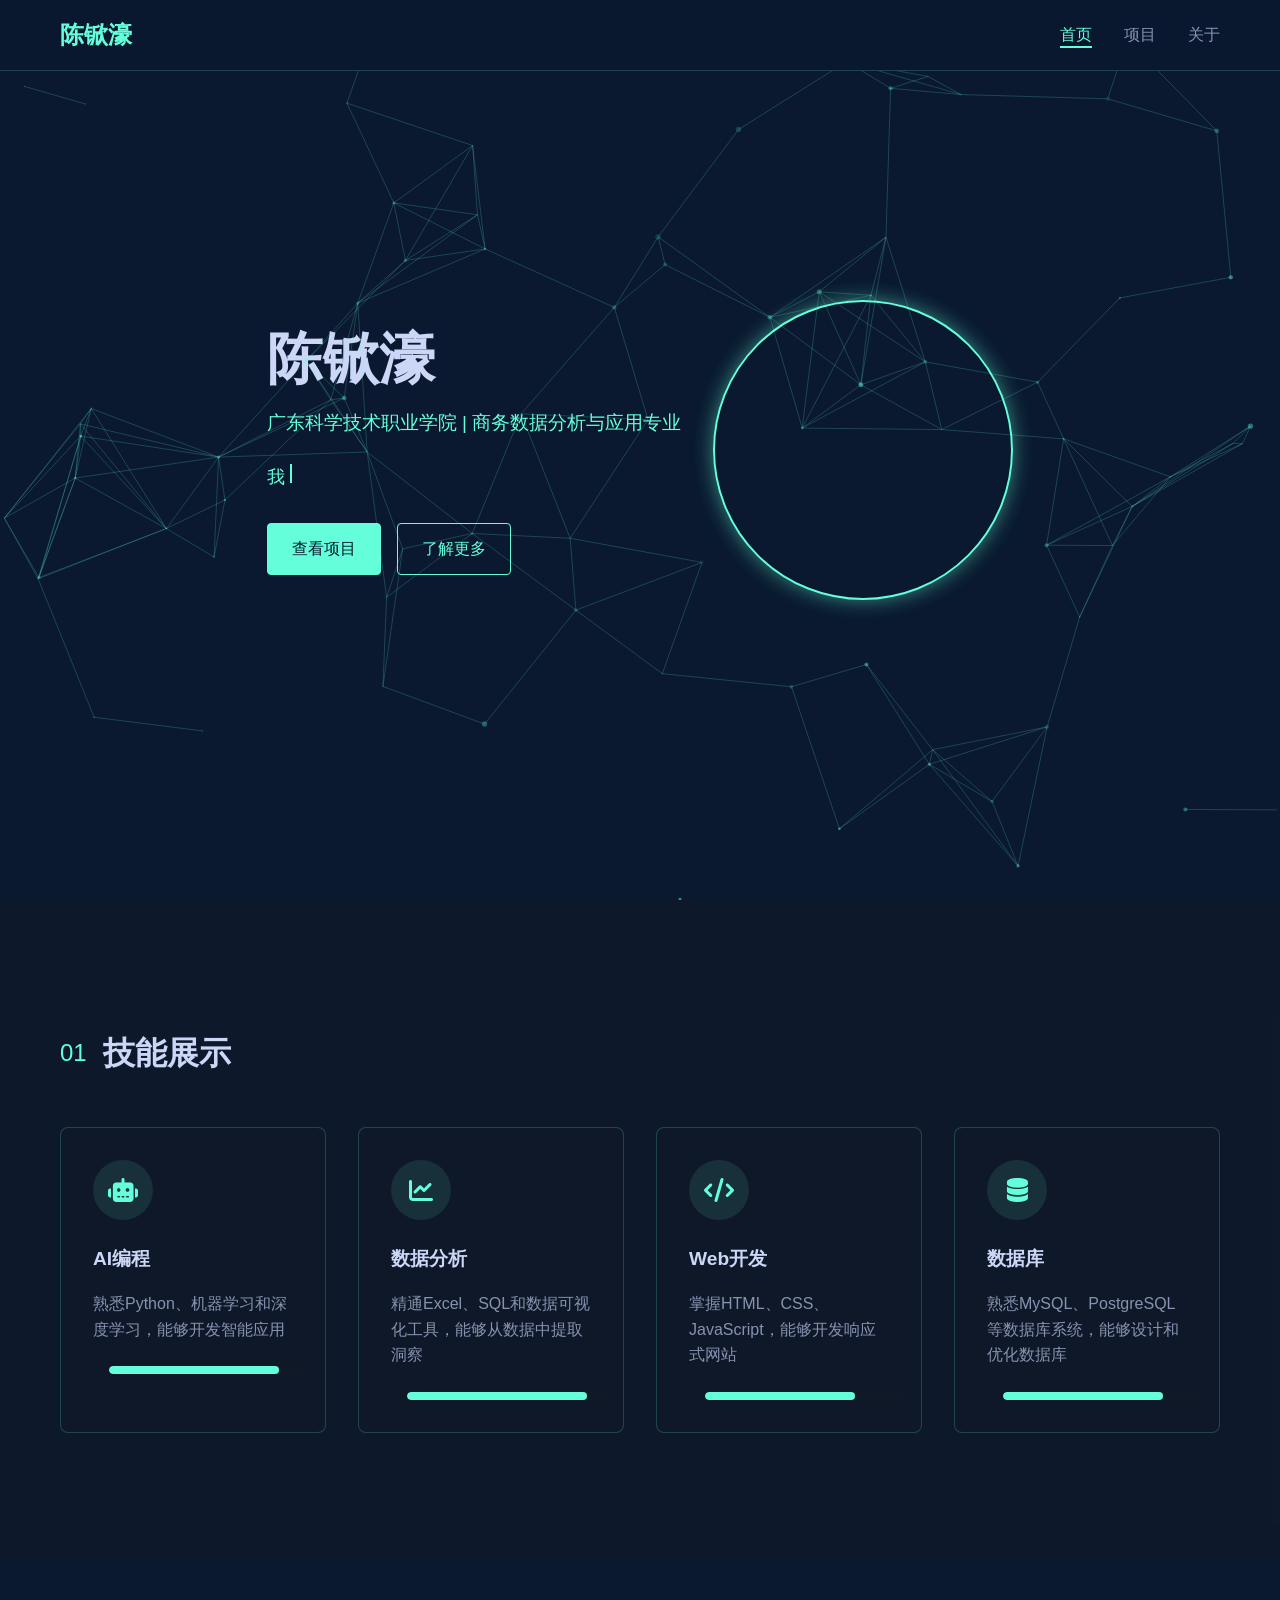
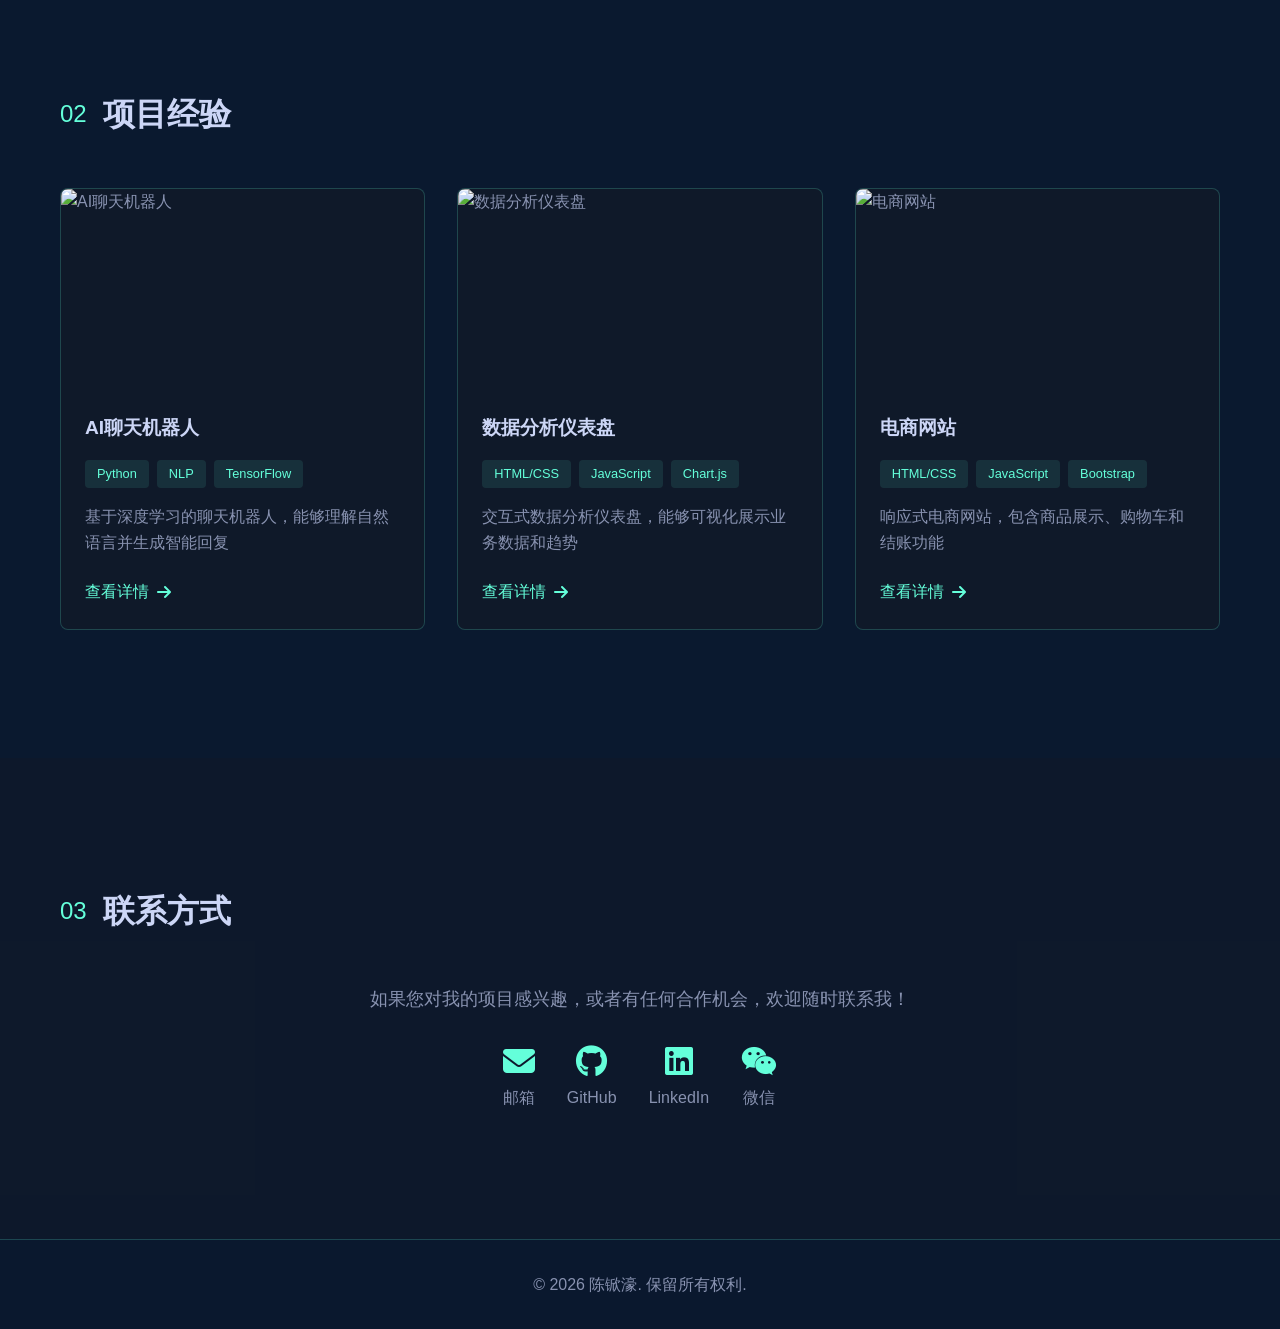
==== index.html @ 301e7bf4 "Initial commit" ====
<!DOCTYPE html>
<html lang="zh-CN">
<head>
    <meta charset="UTF-8">
    <meta name="viewport" content="width=device-width, initial-scale=1.0">
    <title>陈锨濠 - 个人主页</title>
    <link rel="stylesheet" href="css/style.css">
    <link rel="stylesheet" href="https://cdnjs.cloudflare.com/ajax/libs/font-awesome/6.4.0/css/all.min.css">
</head>
<body>
    <!-- 导航栏 -->
    <nav class="navbar">
        <div class="container">
            <a href="index.html" class="logo">陈锨濠</a>
            <ul class="nav-links">
                <li><a href="index.html" class="active">首页</a></li>
                <li><a href="projects.html">项目</a></li>
                <li><a href="about.html">关于</a></li>
            </ul>
        </div>
    </nav>

    <!-- 英雄区 -->
    <section class="hero">
        <div id="particles-js"></div>
        <div class="container">
            <div class="hero-content">
                <div class="hero-info">
                    <h1>陈锨濠</h1>
                    <p class="subtitle">广东科学技术职业学院 | 商务数据分析与应用专业</p>
                    <p class="description">
                        <span class="typed-text"></span>
                        <span class="cursor"></span>
                    </p>
                    <div class="hero-buttons">
                        <a href="projects.html" class="btn btn-primary">查看项目</a>
                        <a href="about.html" class="btn btn-secondary">了解更多</a>
                    </div>
                </div>
                <div class="hero-avatar">
                    <div class="avatar-container">
                        <img src="https://trae-api-cn.mchost.guru/api/ide/v1/text_to_image?prompt=professional%20portrait%20of%20a%20young%20Chinese%20student%20in%20tech%20style&image_size=square" alt="陈锨濠" class="avatar">
                    </div>
                </div>
            </div>
        </div>
    </section>

    <!-- 技能展示 -->
    <section class="skills">
        <div class="container">
            <h2 class="section-title">
                <span class="section-number">01</span>
                技能展示
            </h2>
            <div class="skills-grid">
                <div class="skill-card">
                    <div class="skill-icon">
                        <i class="fas fa-robot"></i>
                    </div>
                    <h3>AI编程</h3>
                    <p>熟悉Python、机器学习和深度学习，能够开发智能应用</p>
                    <div class="skill-progress">
                        <div class="progress-bar" style="width: 85%;"></div>
                    </div>
                </div>
                <div class="skill-card">
                    <div class="skill-icon">
                        <i class="fas fa-chart-line"></i>
                    </div>
                    <h3>数据分析</h3>
                    <p>精通Excel、SQL和数据可视化工具，能够从数据中提取洞察</p>
                    <div class="skill-progress">
                        <div class="progress-bar" style="width: 90%;"></div>
                    </div>
                </div>
                <div class="skill-card">
                    <div class="skill-icon">
                        <i class="fas fa-code"></i>
                    </div>
                    <h3>Web开发</h3>
                    <p>掌握HTML、CSS、JavaScript，能够开发响应式网站</p>
                    <div class="skill-progress">
                        <div class="progress-bar" style="width: 75%;"></div>
                    </div>
                </div>
                <div class="skill-card">
                    <div class="skill-icon">
                        <i class="fas fa-database"></i>
                    </div>
                    <h3>数据库</h3>
                    <p>熟悉MySQL、PostgreSQL等数据库系统，能够设计和优化数据库</p>
                    <div class="skill-progress">
                        <div class="progress-bar" style="width: 80%;"></div>
                    </div>
                </div>
            </div>
        </div>
    </section>

    <!-- 项目经验 -->
    <section class="projects">
        <div class="container">
            <h2 class="section-title">
                <span class="section-number">02</span>
                项目经验
            </h2>
            <div class="projects-grid">
                <div class="project-card">
                    <div class="project-image">
                        <img src="https://trae-api-cn.mchost.guru/api/ide/v1/text_to_image?prompt=AI%20chatbot%20interface%20tech%20style&image_size=landscape_16_9" alt="AI聊天机器人">
                    </div>
                    <div class="project-content">
                        <h3>AI聊天机器人</h3>
                        <div class="project-tags">
                            <span class="tag">Python</span>
                            <span class="tag">NLP</span>
                            <span class="tag">TensorFlow</span>
                        </div>
                        <p>基于深度学习的聊天机器人，能够理解自然语言并生成智能回复</p>
                        <a href="projects.html" class="project-link">查看详情 <i class="fas fa-arrow-right"></i></a>
                    </div>
                </div>
                <div class="project-card">
                    <div class="project-image">
                        <img src="https://trae-api-cn.mchost.guru/api/ide/v1/text_to_image?prompt=data%20dashboard%20visualization%20tech%20style&image_size=landscape_16_9" alt="数据分析仪表盘">
                    </div>
                    <div class="project-content">
                        <h3>数据分析仪表盘</h3>
                        <div class="project-tags">
                            <span class="tag">HTML/CSS</span>
                            <span class="tag">JavaScript</span>
                            <span class="tag">Chart.js</span>
                        </div>
                        <p>交互式数据分析仪表盘，能够可视化展示业务数据和趋势</p>
                        <a href="projects.html" class="project-link">查看详情 <i class="fas fa-arrow-right"></i></a>
                    </div>
                </div>
                <div class="project-card">
                    <div class="project-image">
                        <img src="https://trae-api-cn.mchost.guru/api/ide/v1/text_to_image?prompt=e-commerce%20website%20tech%20style&image_size=landscape_16_9" alt="电商网站">
                    </div>
                    <div class="project-content">
                        <h3>电商网站</h3>
                        <div class="project-tags">
                            <span class="tag">HTML/CSS</span>
                            <span class="tag">JavaScript</span>
                            <span class="tag">Bootstrap</span>
                        </div>
                        <p>响应式电商网站，包含商品展示、购物车和结账功能</p>
                        <a href="projects.html" class="project-link">查看详情 <i class="fas fa-arrow-right"></i></a>
                    </div>
                </div>
            </div>
        </div>
    </section>

    <!-- 联系方式 -->
    <section class="contact">
        <div class="container">
            <h2 class="section-title">
                <span class="section-number">03</span>
                联系方式
            </h2>
            <div class="contact-content">
                <div class="contact-info">
                    <p>如果您对我的项目感兴趣，或者有任何合作机会，欢迎随时联系我！</p>
                    <div class="contact-links">
                        <a href="mailto:example@email.com" class="contact-link">
                            <i class="fas fa-envelope"></i>
                            <span>邮箱</span>
                        </a>
                        <a href="https://github.com" class="contact-link">
                            <i class="fab fa-github"></i>
                            <span>GitHub</span>
                        </a>
                        <a href="https://linkedin.com" class="contact-link">
                            <i class="fab fa-linkedin"></i>
                            <span>LinkedIn</span>
                        </a>
                        <a href="https://weixin.qq.com" class="contact-link">
                            <i class="fab fa-weixin"></i>
                            <span>微信</span>
                        </a>
                    </div>
                </div>
            </div>
        </div>
    </section>

    <!-- 页脚 -->
    <footer class="footer">
        <div class="container">
            <p>&copy; 2026 陈锨濠. 保留所有权利.</p>
        </div>
    </footer>

    <!-- JavaScript -->
    <script src="js/particles.js"></script>
    <script src="js/typed.js"></script>
    <script src="js/main.js"></script>
</body>
</html>
---- css/style.css ----
/* CSS变量 */
:root {
    --primary-color: #0A192F;
    --secondary-color: #64FFDA;
    --accent-color: #CCD6F6;
    --text-color: #8892B0;
    --bg-color: #0A192F;
    --card-bg: rgba(17, 25, 40, 0.8);
    --border-color: rgba(100, 255, 218, 0.2);
    --shadow-color: rgba(100, 255, 218, 0.1);
}

/* 全局样式 */
* {
    margin: 0;
    padding: 0;
    box-sizing: border-box;
}

body {
    font-family: 'Segoe UI', Tahoma, Geneva, Verdana, sans-serif;
    background-color: var(--bg-color);
    color: var(--text-color);
    line-height: 1.6;
    overflow-x: hidden;
}

/* 容器 */
.container {
    max-width: 1200px;
    margin: 0 auto;
    padding: 0 20px;
}

/* 导航栏 */
.navbar {
    position: fixed;
    top: 0;
    left: 0;
    width: 100%;
    background-color: rgba(10, 25, 47, 0.95);
    backdrop-filter: blur(10px);
    z-index: 1000;
    border-bottom: 1px solid var(--border-color);
}

.navbar .container {
    display: flex;
    justify-content: space-between;
    align-items: center;
    padding: 1rem 20px;
}

.logo {
    font-size: 1.5rem;
    font-weight: bold;
    color: var(--secondary-color);
    text-decoration: none;
    transition: all 0.3s ease;
}

.logo:hover {
    color: var(--accent-color);
}

.nav-links {
    display: flex;
    list-style: none;
}

.nav-links li {
    margin-left: 2rem;
}

.nav-links a {
    color: var(--text-color);
    text-decoration: none;
    transition: all 0.3s ease;
    position: relative;
}

.nav-links a:hover {
    color: var(--secondary-color);
}

.nav-links a.active {
    color: var(--secondary-color);
}

.nav-links a.active::after {
    content: '';
    position: absolute;
    bottom: -5px;
    left: 0;
    width: 100%;
    height: 2px;
    background-color: var(--secondary-color);
    animation: slideIn 0.3s ease;
}

@keyframes slideIn {
    from {
        width: 0;
    }
    to {
        width: 100%;
    }
}

/* 英雄区 */
.hero {
    height: 100vh;
    display: flex;
    align-items: center;
    position: relative;
    overflow: hidden;
}

#particles-js {
    position: absolute;
    top: 0;
    left: 0;
    width: 100%;
    height: 100%;
    z-index: 0;
}

.hero-content {
    display: flex;
    align-items: center;
    justify-content: space-between;
    width: 100%;
    z-index: 1;
}

.hero-info {
    flex: 1;
    padding-right: 2rem;
}

.hero-info h1 {
    font-size: 3.5rem;
    font-weight: bold;
    color: var(--accent-color);
    margin-bottom: 1rem;
    line-height: 1.2;
}

.hero-info .subtitle {
    font-size: 1.2rem;
    color: var(--secondary-color);
    margin-bottom: 1.5rem;
}

.hero-info .description {
    font-size: 1.1rem;
    margin-bottom: 2rem;
    color: var(--text-color);
}

.typed-text {
    color: var(--secondary-color);
    font-weight: 500;
}

.cursor {
    display: inline-block;
    width: 2px;
    height: 1.2rem;
    background-color: var(--secondary-color);
    animation: blink 1s infinite;
}

@keyframes blink {
    0%, 100% {
        opacity: 1;
    }
    50% {
        opacity: 0;
    }
}

.hero-buttons {
    display: flex;
    gap: 1rem;
}

.btn {
    padding: 0.75rem 1.5rem;
    border: 1px solid var(--secondary-color);
    border-radius: 4px;
    text-decoration: none;
    transition: all 0.3s ease;
    font-weight: 500;
}

.btn-primary {
    background-color: var(--secondary-color);
    color: var(--primary-color);
}

.btn-primary:hover {
    background-color: transparent;
    color: var(--secondary-color);
    box-shadow: 0 0 10px rgba(100, 255, 218, 0.5);
}

.btn-secondary {
    background-color: transparent;
    color: var(--secondary-color);
}

.btn-secondary:hover {
    background-color: var(--secondary-color);
    color: var(--primary-color);
    box-shadow: 0 0 10px rgba(100, 255, 218, 0.5);
}

.hero-avatar {
    flex: 0 0 300px;
}

.avatar-container {
    position: relative;
    width: 300px;
    height: 300px;
    border-radius: 50%;
    overflow: hidden;
    border: 2px solid var(--secondary-color);
    box-shadow: 0 0 20px rgba(100, 255, 218, 0.5);
    animation: pulse 2s infinite;
}

@keyframes pulse {
    0% {
        box-shadow: 0 0 0 0 rgba(100, 255, 218, 0.4);
    }
    70% {
        box-shadow: 0 0 0 10px rgba(100, 255, 218, 0);
    }
    100% {
        box-shadow: 0 0 0 0 rgba(100, 255, 218, 0);
    }
}

.avatar {
    width: 100%;
    height: 100%;
    object-fit: cover;
}

/* 技能展示 */
.skills {
    padding: 8rem 0;
    background-color: rgba(17, 25, 40, 0.5);
}

.section-title {
    display: flex;
    align-items: center;
    margin-bottom: 3rem;
    color: var(--accent-color);
    font-size: 2rem;
}

.section-number {
    color: var(--secondary-color);
    margin-right: 1rem;
    font-size: 1.5rem;
    font-weight: 300;
}

.skills-grid {
    display: grid;
    grid-template-columns: repeat(auto-fit, minmax(250px, 1fr));
    gap: 2rem;
}

.skill-card {
    background-color: var(--card-bg);
    padding: 2rem;
    border-radius: 8px;
    border: 1px solid var(--border-color);
    transition: all 0.3s ease;
    position: relative;
    overflow: hidden;
}

.skill-card::before {
    content: '';
    position: absolute;
    top: 0;
    left: 0;
    width: 100%;
    height: 3px;
    background: linear-gradient(90deg, var(--secondary-color), transparent);
    transform: scaleX(0);
    transition: transform 0.3s ease;
}

.skill-card:hover::before {
    transform: scaleX(1);
}

.skill-card:hover {
    transform: translateY(-5px);
    box-shadow: 0 10px 20px var(--shadow-color);
}

.skill-icon {
    width: 60px;
    height: 60px;
    background-color: rgba(100, 255, 218, 0.1);
    border-radius: 50%;
    display: flex;
    align-items: center;
    justify-content: center;
    margin-bottom: 1.5rem;
    color: var(--secondary-color);
    font-size: 1.5rem;
}

.skill-card h3 {
    color: var(--accent-color);
    margin-bottom: 1rem;
    font-size: 1.2rem;
}

.skill-card p {
    margin-bottom: 1.5rem;
    color: var(--text-color);
}

.skill-progress {
    width: 100%;
    height: 8px;
    background-color: rgba(17, 25, 40, 0.8);
    border-radius: 4px;
    overflow: hidden;
}

.progress-bar {
    height: 100%;
    background-color: var(--secondary-color);
    border-radius: 4px;
    transition: width 1.5s ease;
}

/* 项目经验 */
.projects {
    padding: 8rem 0;
}

.projects-grid {
    display: grid;
    grid-template-columns: repeat(auto-fit, minmax(300px, 1fr));
    gap: 2rem;
}

.project-card {
    background-color: var(--card-bg);
    border-radius: 8px;
    overflow: hidden;
    border: 1px solid var(--border-color);
    transition: all 0.3s ease;
}

.project-card:hover {
    transform: translateY(-5px);
    box-shadow: 0 10px 20px var(--shadow-color);
}

.project-image {
    width: 100%;
    height: 200px;
    overflow: hidden;
}

.project-image img {
    width: 100%;
    height: 100%;
    object-fit: cover;
    transition: transform 0.3s ease;
}

.project-card:hover .project-image img {
    transform: scale(1.05);
}

.project-content {
    padding: 1.5rem;
}

.project-content h3 {
    color: var(--accent-color);
    margin-bottom: 1rem;
    font-size: 1.2rem;
}

.project-tags {
    display: flex;
    flex-wrap: wrap;
    gap: 0.5rem;
    margin-bottom: 1rem;
}

.tag {
    background-color: rgba(100, 255, 218, 0.1);
    color: var(--secondary-color);
    padding: 0.25rem 0.75rem;
    border-radius: 4px;
    font-size: 0.8rem;
}

.project-content p {
    margin-bottom: 1.5rem;
    color: var(--text-color);
}

.project-link {
    color: var(--secondary-color);
    text-decoration: none;
    display: flex;
    align-items: center;
    gap: 0.5rem;
    transition: all 0.3s ease;
}

.project-link:hover {
    color: var(--accent-color);
    transform: translateX(5px);
}

/* 联系方式 */
.contact {
    padding: 8rem 0;
    background-color: rgba(17, 25, 40, 0.5);
}

.contact-content {
    max-width: 600px;
    margin: 0 auto;
    text-align: center;
}

.contact-info p {
    margin-bottom: 2rem;
    font-size: 1.1rem;
}

.contact-links {
    display: flex;
    justify-content: center;
    gap: 2rem;
    flex-wrap: wrap;
}

.contact-link {
    display: flex;
    flex-direction: column;
    align-items: center;
    color: var(--text-color);
    text-decoration: none;
    transition: all 0.3s ease;
}

.contact-link i {
    font-size: 2rem;
    margin-bottom: 0.5rem;
    color: var(--secondary-color);
    transition: all 0.3s ease;
}

.contact-link:hover {
    color: var(--secondary-color);
}

.contact-link:hover i {
    transform: translateY(-5px);
    box-shadow: 0 5px 10px var(--shadow-color);
}

/* 页脚 */
.footer {
    background-color: rgba(10, 25, 47, 0.95);
    padding: 2rem 0;
    border-top: 1px solid var(--border-color);
}

.footer .container {
    text-align: center;
}

.footer p {
    color: var(--text-color);
}

/* 项目详情页 */
.projects-detail {
    padding: 8rem 0;
}

.page-title {
    color: var(--accent-color);
    font-size: 2.5rem;
    margin-bottom: 3rem;
    text-align: center;
}

.project-detail-card {
    background-color: var(--card-bg);
    border-radius: 8px;
    padding: 2rem;
    margin-bottom: 3rem;
    border: 1px solid var(--border-color);
}

.project-detail-header {
    margin-bottom: 2rem;
}

.project-detail-header h2 {
    color: var(--accent-color);
    margin-bottom: 1rem;
    font-size: 1.8rem;
}

.project-detail-content {
    display: flex;
    gap: 2rem;
    flex-wrap: wrap;
}

.project-detail-image {
    flex: 0 0 400px;
    height: 300px;
    overflow: hidden;
    border-radius: 8px;
}

.project-detail-image img {
    width: 100%;
    height: 100%;
    object-fit: cover;
}

.project-detail-info {
    flex: 1;
    min-width: 300px;
}

.project-detail-info h3 {
    color: var(--secondary-color);
    margin-bottom: 1rem;
    font-size: 1.3rem;
}

.project-detail-info p {
    margin-bottom: 1.5rem;
    color: var(--text-color);
}

.project-detail-info ul {
    margin-bottom: 1.5rem;
    padding-left: 1.5rem;
    color: var(--text-color);
}

.project-detail-info li {
    margin-bottom: 0.5rem;
}

/* 关于页面 */
.about {
    padding: 8rem 0;
}

.about-section {
    margin-bottom: 4rem;
}

.about-content {
    display: flex;
    gap: 2rem;
    flex-wrap: wrap;
}

.about-image {
    flex: 0 0 300px;
}

.about-image img {
    width: 100%;
    border-radius: 8px;
    border: 1px solid var(--border-color);
    box-shadow: 0 10px 20px var(--shadow-color);
}

.about-info {
    flex: 1;
    min-width: 300px;
}

.about-info p {
    margin-bottom: 1rem;
    color: var(--text-color);
}

/* 时间线 */
.timeline {
    position: relative;
    max-width: 800px;
    margin: 0 auto;
}

.timeline::before {
    content: '';
    position: absolute;
    top: 0;
    left: 50%;
    transform: translateX(-50%);
    width: 2px;
    height: 100%;
    background-color: var(--border-color);
}

.timeline-item {
    position: relative;
    margin-bottom: 2rem;
    width: 50%;
}

.timeline-item:nth-child(odd) {
    left: 0;
    padding-right: 2rem;
    text-align: right;
}

.timeline-item:nth-child(even) {
    left: 50%;
    padding-left: 2rem;
}

.timeline-date {
    color: var(--secondary-color);
    font-weight: bold;
    margin-bottom: 0.5rem;
}

.timeline-content {
    background-color: var(--card-bg);
    padding: 1.5rem;
    border-radius: 8px;
    border: 1px solid var(--border-color);
    transition: all 0.3s ease;
}

.timeline-content:hover {
    transform: translateY(-5px);
    box-shadow: 0 10px 20px var(--shadow-color);
}

.timeline-content h3 {
    color: var(--accent-color);
    margin-bottom: 0.5rem;
}

.timeline-content p {
    color: var(--text-color);
    margin-bottom: 0.5rem;
}

/* 技能详情 */
.skills-detail {
    display: grid;
    grid-template-columns: repeat(auto-fit, minmax(300px, 1fr));
    gap: 2rem;
}

.skill-category {
    background-color: var(--card-bg);
    padding: 2rem;
    border-radius: 8px;
    border: 1px solid var(--border-color);
}

.skill-category h3 {
    color: var(--secondary-color);
    margin-bottom: 1.5rem;
    font-size: 1.3rem;
}

.skill-item {
    display: flex;
    align-items: center;
    margin-bottom: 1rem;
}

.skill-name {
    flex: 0 0 100px;
    color: var(--accent-color);
}

.skill-progress {
    flex: 1;
    height: 8px;
    background-color: rgba(17, 25, 40, 0.8);
    border-radius: 4px;
    overflow: hidden;
    margin: 0 1rem;
}

.skill-level {
    flex: 0 0 40px;
    text-align: right;
    color: var(--secondary-color);
}

/* 兴趣爱好 */
.hobbies {
    display: grid;
    grid-template-columns: repeat(auto-fit, minmax(200px, 1fr));
    gap: 2rem;
}

.hobby-item {
    background-color: var(--card-bg);
    padding: 2rem;
    border-radius: 8px;
    border: 1px solid var(--border-color);
    text-align: center;
    transition: all 0.3s ease;
}

.hobby-item:hover {
    transform: translateY(-5px);
    box-shadow: 0 10px 20px var(--shadow-color);
}

.hobby-icon {
    width: 80px;
    height: 80px;
    background-color: rgba(100, 255, 218, 0.1);
    border-radius: 50%;
    display: flex;
    align-items: center;
    justify-content: center;
    margin: 0 auto 1.5rem;
    color: var(--secondary-color);
    font-size: 2rem;
}

.hobby-item h3 {
    color: var(--accent-color);
    margin-bottom: 1rem;
    font-size: 1.2rem;
}

.hobby-item p {
    color: var(--text-color);
}

/* 响应式设计 */
@media (max-width: 768px) {
    .hero-content {
        flex-direction: column;
        text-align: center;
        padding-top: 6rem;
    }
    
    .hero-info {
        padding-right: 0;
        margin-bottom: 2rem;
    }
    
    .hero-info h1 {
        font-size: 2.5rem;
    }
    
    .hero-avatar {
        flex: 0 0 200px;
    }
    
    .avatar-container {
        width: 200px;
        height: 200px;
    }
    
    .nav-links {
        display: none;
    }
    
    .timeline::before {
        left: 20px;
    }
    
    .timeline-item {
        width: 100%;
        left: 0;
        padding-left: 60px;
        padding-right: 0;
        text-align: left;
    }
    
    .project-detail-content {
        flex-direction: column;
    }
    
    .project-detail-image {
        flex: 0 0 250px;
        width: 100%;
    }
    
    .about-content {
        flex-direction: column;
        text-align: center;
    }
    
    .about-image {
        flex: 0 0 250px;
        margin: 0 auto;
    }
}

/* 滚动动画 */
.fade-in {
    opacity: 0;
    transform: translateY(20px);
    transition: opacity 0.6s ease, transform 0.6s ease;
}

.fade-in.visible {
    opacity: 1;
    transform: translateY(0);
}
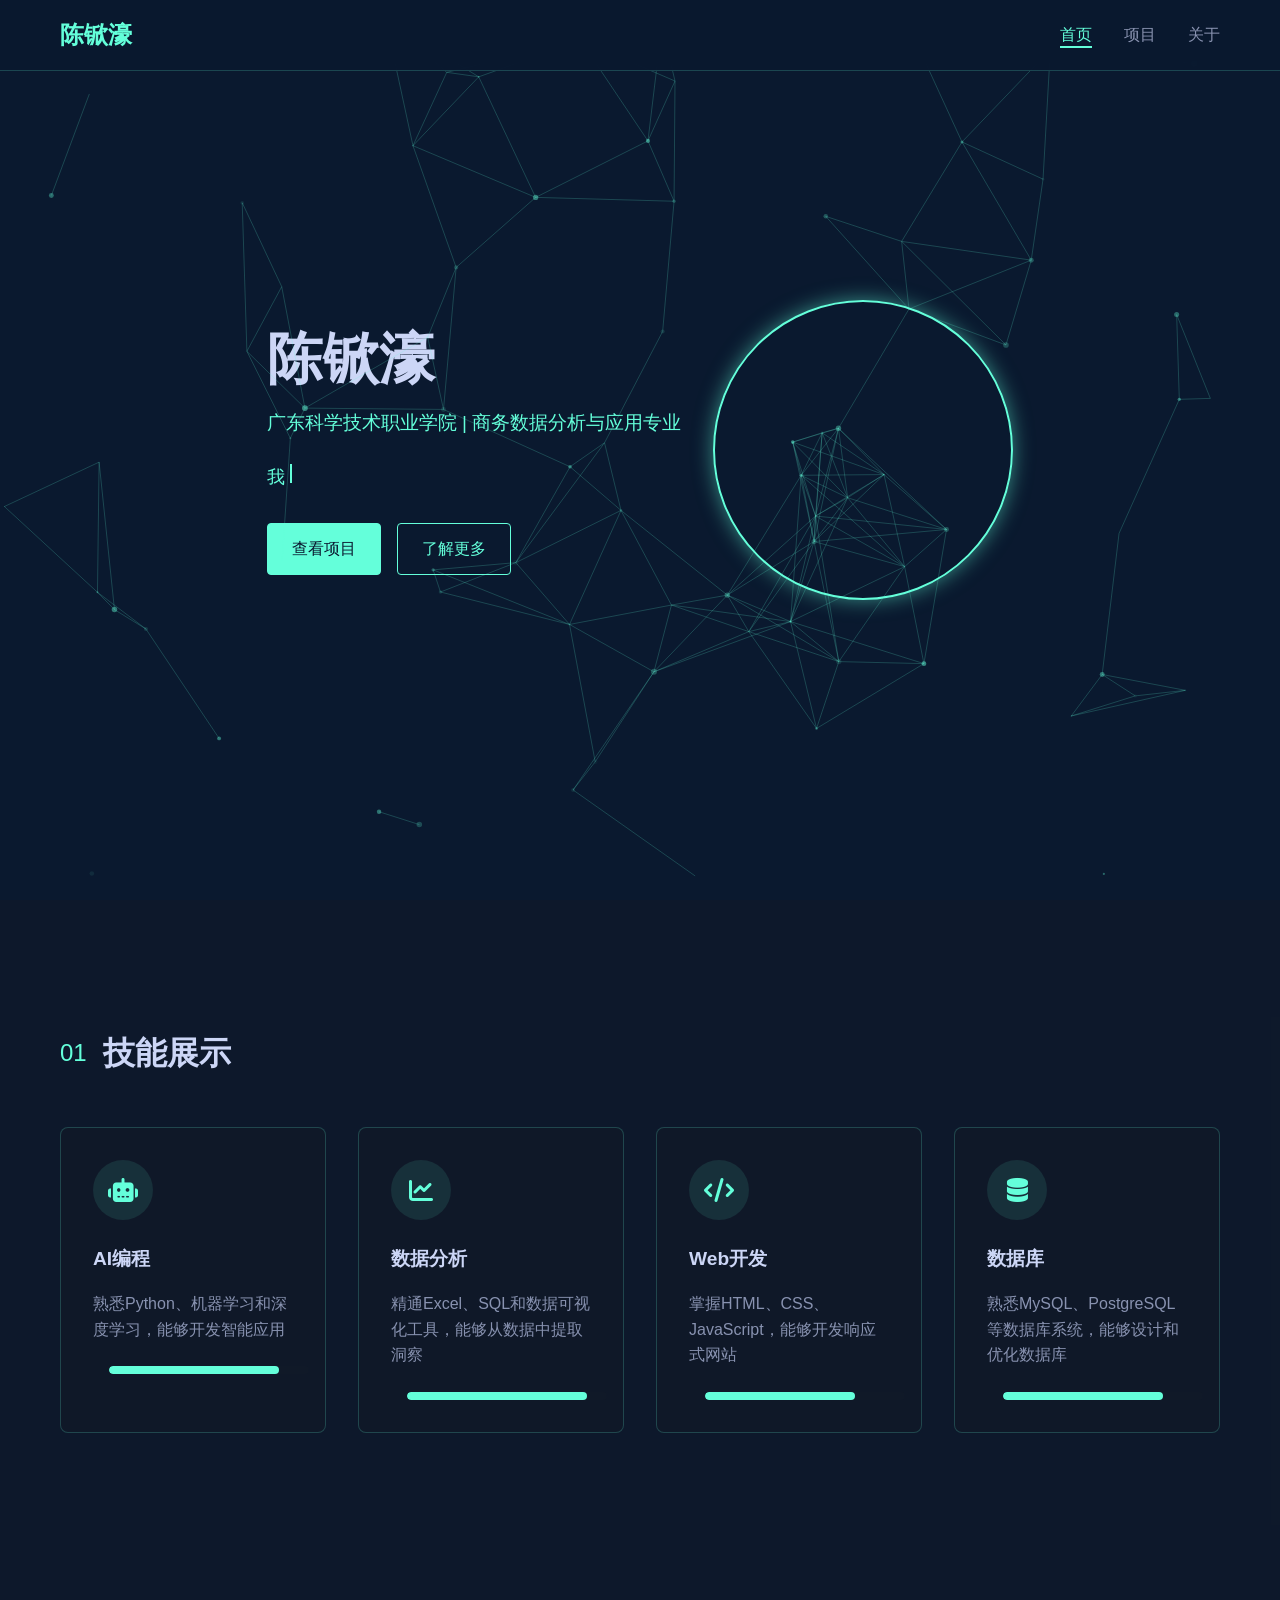
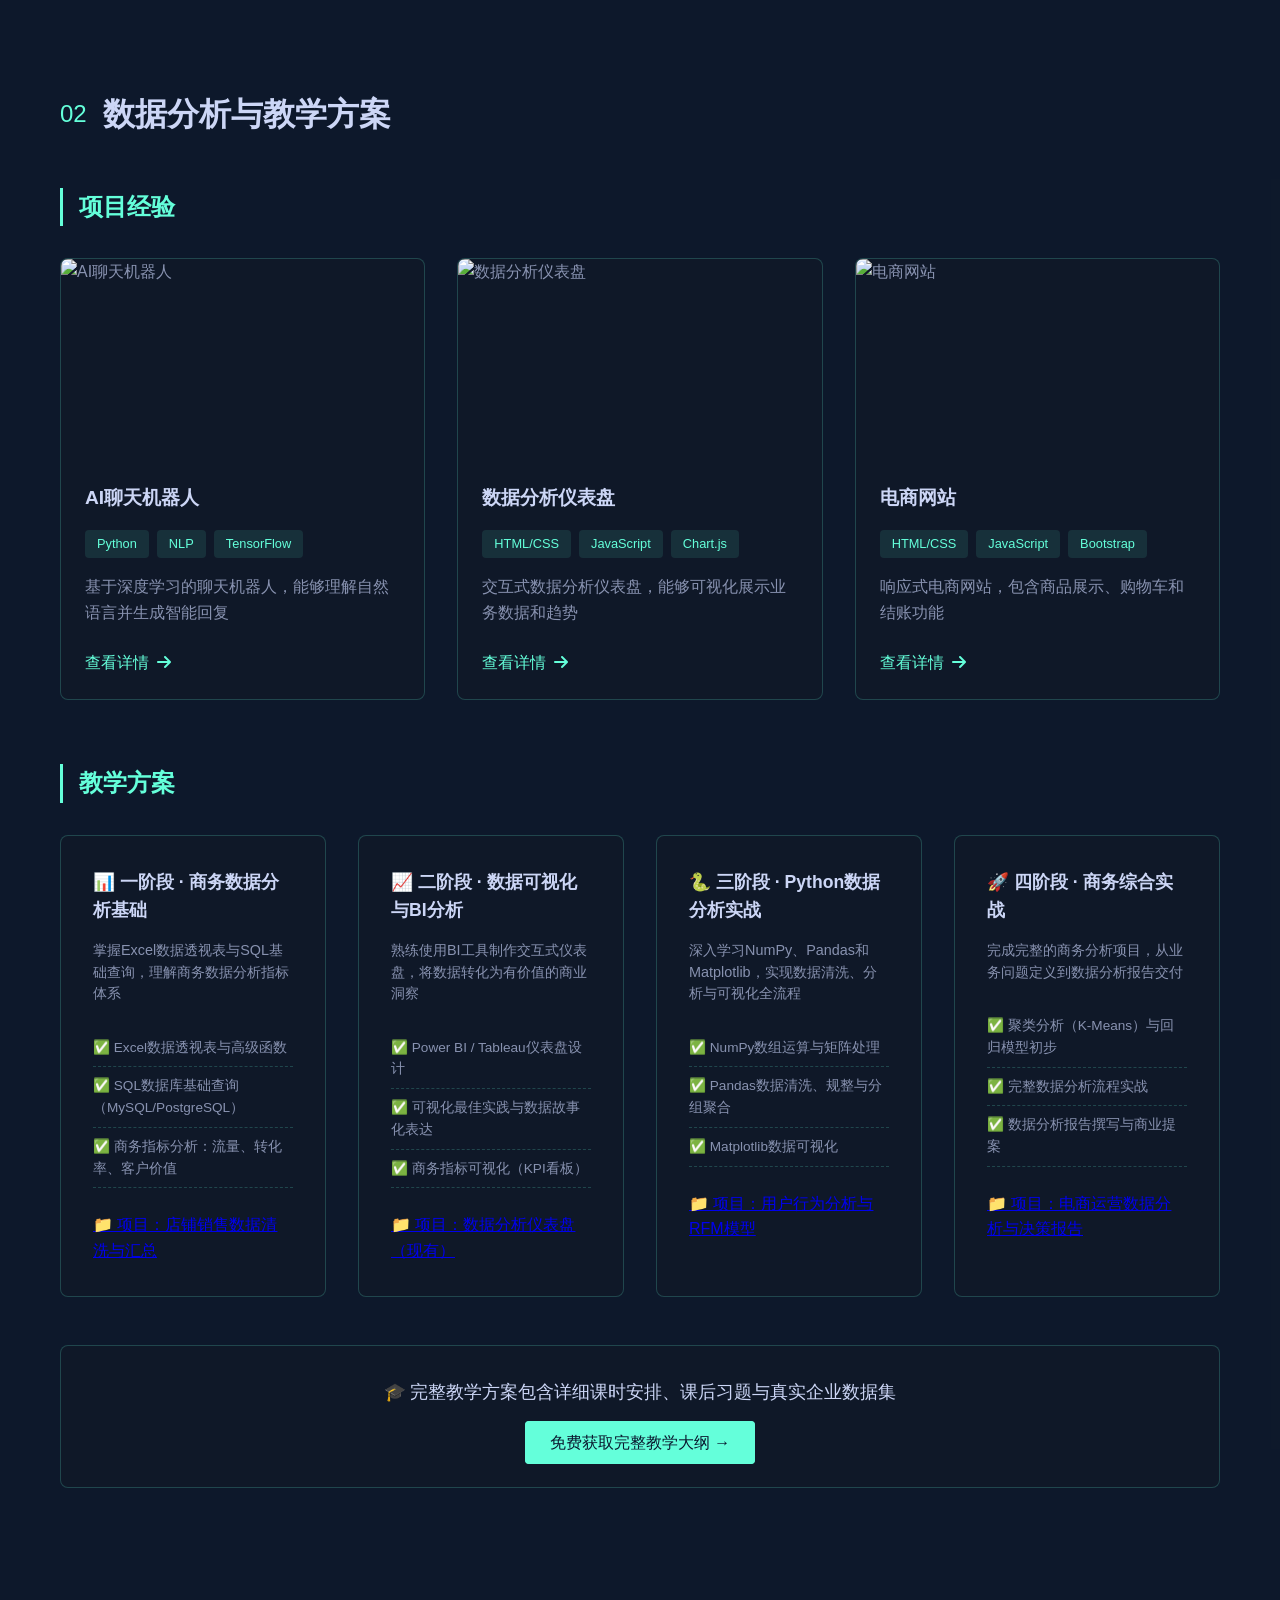
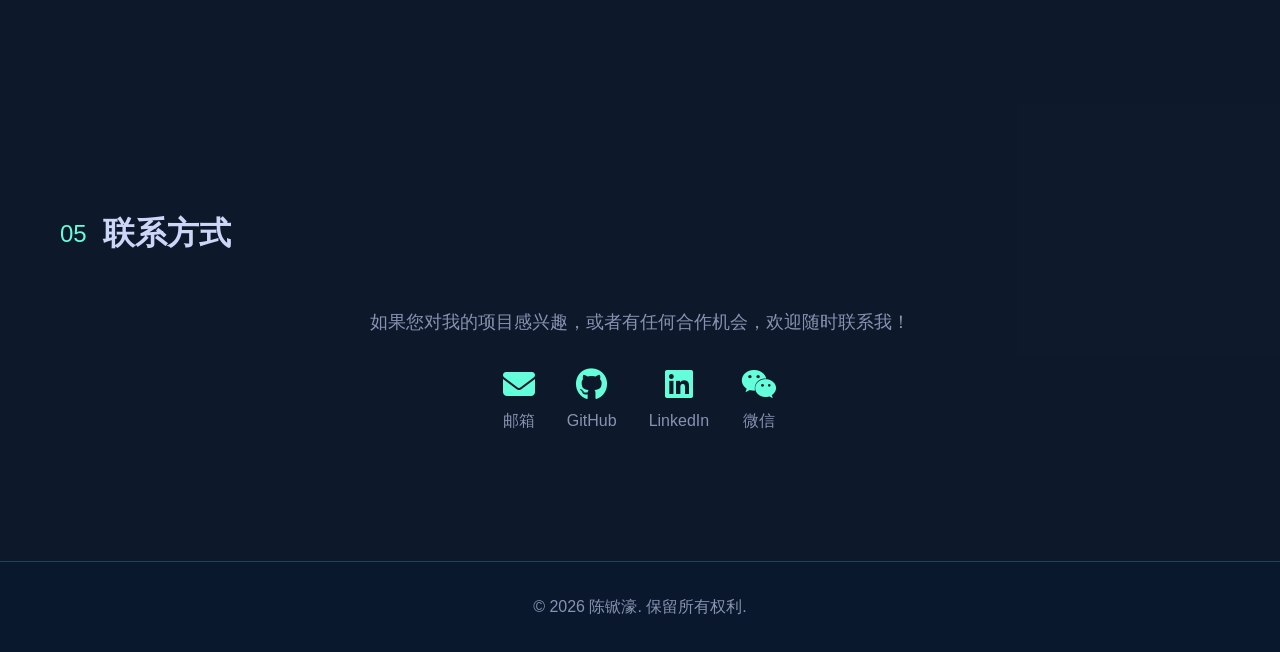
==== commit f7dcec02: "添加数据分析与教学方案板块" ====
--- a/index.html
+++ b/index.html
@@ -98,68 +98,124 @@
         </div>
     </section>
 
-    <!-- 项目经验 -->
-    <section class="projects">
+    <!-- 数据分析与教学方案 -->
+    <section class="data-analysis">
         <div class="container">
             <h2 class="section-title">
                 <span class="section-number">02</span>
-                项目经验
+                数据分析与教学方案
             </h2>
-            <div class="projects-grid">
-                <div class="project-card">
-                    <div class="project-image">
-                        <img src="https://trae-api-cn.mchost.guru/api/ide/v1/text_to_image?prompt=AI%20chatbot%20interface%20tech%20style&image_size=landscape_16_9" alt="AI聊天机器人">
-                    </div>
-                    <div class="project-content">
-                        <h3>AI聊天机器人</h3>
-                        <div class="project-tags">
-                            <span class="tag">Python</span>
-                            <span class="tag">NLP</span>
-                            <span class="tag">TensorFlow</span>
-                        </div>
-                        <p>基于深度学习的聊天机器人，能够理解自然语言并生成智能回复</p>
-                        <a href="projects.html" class="project-link">查看详情 <i class="fas fa-arrow-right"></i></a>
-                    </div>
-                </div>
-                <div class="project-card">
-                    <div class="project-image">
-                        <img src="https://trae-api-cn.mchost.guru/api/ide/v1/text_to_image?prompt=data%20dashboard%20visualization%20tech%20style&image_size=landscape_16_9" alt="数据分析仪表盘">
-                    </div>
-                    <div class="project-content">
-                        <h3>数据分析仪表盘</h3>
-                        <div class="project-tags">
-                            <span class="tag">HTML/CSS</span>
-                            <span class="tag">JavaScript</span>
-                            <span class="tag">Chart.js</span>
-                        </div>
-                        <p>交互式数据分析仪表盘，能够可视化展示业务数据和趋势</p>
-                        <a href="projects.html" class="project-link">查看详情 <i class="fas fa-arrow-right"></i></a>
-                    </div>
-                </div>
-                <div class="project-card">
-                    <div class="project-image">
-                        <img src="https://trae-api-cn.mchost.guru/api/ide/v1/text_to_image?prompt=e-commerce%20website%20tech%20style&image_size=landscape_16_9" alt="电商网站">
-                    </div>
-                    <div class="project-content">
-                        <h3>电商网站</h3>
-                        <div class="project-tags">
-                            <span class="tag">HTML/CSS</span>
-                            <span class="tag">JavaScript</span>
-                            <span class="tag">Bootstrap</span>
-                        </div>
-                        <p>响应式电商网站，包含商品展示、购物车和结账功能</p>
-                        <a href="projects.html" class="project-link">查看详情 <i class="fas fa-arrow-right"></i></a>
-                    </div>
+            
+            <!-- 项目经验 -->
+            <div class="projects-section">
+                <h3 class="subsection-title">项目经验</h3>
+                <div class="projects-grid">
+                    <div class="project-card">
+                        <div class="project-image">
+                            <img src="https://trae-api-cn.mchost.guru/api/ide/v1/text_to_image?prompt=AI%20chatbot%20interface%20tech%20style&image_size=landscape_16_9" alt="AI聊天机器人">
+                        </div>
+                        <div class="project-content">
+                            <h4>AI聊天机器人</h4>
+                            <div class="project-tags">
+                                <span class="tag">Python</span>
+                                <span class="tag">NLP</span>
+                                <span class="tag">TensorFlow</span>
+                            </div>
+                            <p>基于深度学习的聊天机器人，能够理解自然语言并生成智能回复</p>
+                            <a href="projects.html" class="project-link">查看详情 <i class="fas fa-arrow-right"></i></a>
+                        </div>
+                    </div>
+                    <div class="project-card">
+                        <div class="project-image">
+                            <img src="https://trae-api-cn.mchost.guru/api/ide/v1/text_to_image?prompt=data%20dashboard%20visualization%20tech%20style&image_size=landscape_16_9" alt="数据分析仪表盘">
+                        </div>
+                        <div class="project-content">
+                            <h4>数据分析仪表盘</h4>
+                            <div class="project-tags">
+                                <span class="tag">HTML/CSS</span>
+                                <span class="tag">JavaScript</span>
+                                <span class="tag">Chart.js</span>
+                            </div>
+                            <p>交互式数据分析仪表盘，能够可视化展示业务数据和趋势</p>
+                            <a href="projects.html" class="project-link">查看详情 <i class="fas fa-arrow-right"></i></a>
+                        </div>
+                    </div>
+                    <div class="project-card">
+                        <div class="project-image">
+                            <img src="https://trae-api-cn.mchost.guru/api/ide/v1/text_to_image?prompt=e-commerce%20website%20tech%20style&image_size=landscape_16_9" alt="电商网站">
+                        </div>
+                        <div class="project-content">
+                            <h4>电商网站</h4>
+                            <div class="project-tags">
+                                <span class="tag">HTML/CSS</span>
+                                <span class="tag">JavaScript</span>
+                                <span class="tag">Bootstrap</span>
+                            </div>
+                            <p>响应式电商网站，包含商品展示、购物车和结账功能</p>
+                            <a href="projects.html" class="project-link">查看详情 <i class="fas fa-arrow-right"></i></a>
+                        </div>
+                    </div>
+                </div>
+            </div>
+            
+            <!-- 教学方案 -->
+            <div class="teaching-section">
+                <h3 class="subsection-title">教学方案</h3>
+                <div class="phase-grid">
+                    <div class="phase-card">
+                        <h4>📊 一阶段 · 商务数据分析基础</h4>
+                        <p class="phase-desc">掌握Excel数据透视表与SQL基础查询，理解商务数据分析指标体系</p>
+                        <ul class="knowledge-list">
+                            <li>✅ Excel数据透视表与高级函数</li>
+                            <li>✅ SQL数据库基础查询（MySQL/PostgreSQL）</li>
+                            <li>✅ 商务指标分析：流量、转化率、客户价值</li>
+                        </ul>
+                        <div class="project-link"><a href="#">📁 项目：店铺销售数据清洗与汇总</a></div>
+                    </div>
+                    <div class="phase-card">
+                        <h4>📈 二阶段 · 数据可视化与BI分析</h4>
+                        <p class="phase-desc">熟练使用BI工具制作交互式仪表盘，将数据转化为有价值的商业洞察</p>
+                        <ul class="knowledge-list">
+                            <li>✅ Power BI / Tableau仪表盘设计</li>
+                            <li>✅ 可视化最佳实践与数据故事化表达</li>
+                            <li>✅ 商务指标可视化（KPI看板）</li>
+                        </ul>
+                        <div class="project-link"><a href="projects.html" target="_blank">📁 项目：数据分析仪表盘（现有）</a></div>
+                    </div>
+                    <div class="phase-card">
+                        <h4>🐍 三阶段 · Python数据分析实战</h4>
+                        <p class="phase-desc">深入学习NumPy、Pandas和Matplotlib，实现数据清洗、分析与可视化全流程</p>
+                        <ul class="knowledge-list">
+                            <li>✅ NumPy数组运算与矩阵处理</li>
+                            <li>✅ Pandas数据清洗、规整与分组聚合</li>
+                            <li>✅ Matplotlib数据可视化</li>
+                        </ul>
+                        <div class="project-link"><a href="#">📁 项目：用户行为分析与RFM模型</a></div>
+                    </div>
+                    <div class="phase-card">
+                        <h4>🚀 四阶段 · 商务综合实战</h4>
+                        <p class="phase-desc">完成完整的商务分析项目，从业务问题定义到数据分析报告交付</p>
+                        <ul class="knowledge-list">
+                            <li>✅ 聚类分析（K-Means）与回归模型初步</li>
+                            <li>✅ 完整数据分析流程实战</li>
+                            <li>✅ 数据分析报告撰写与商业提案</li>
+                        </ul>
+                        <div class="project-link"><a href="#">📁 项目：电商运营数据分析与决策报告</a></div>
+                    </div>
+                </div>
+                <div class="contact-cta">
+                    <p>🎓 完整教学方案包含详细课时安排、课后习题与真实企业数据集</p>
+                    <a href="#contact" class="btn btn-primary">免费获取完整教学大纲 →</a>
                 </div>
             </div>
         </div>
     </section>
 
     <!-- 联系方式 -->
-    <section class="contact">
+    <section class="contact" id="contact">
         <div class="container">
             <h2 class="section-title">
-                <span class="section-number">03</span>
+                <span class="section-number">05</span>
                 联系方式
             </h2>
             <div class="contact-content">
--- a/css/style.css
+++ b/css/style.css
@@ -391,7 +391,8 @@
     padding: 1.5rem;
 }
 
-.project-content h3 {
+.project-content h3,
+.project-content h4 {
     color: var(--accent-color);
     margin-bottom: 1rem;
     font-size: 1.2rem;
@@ -429,6 +430,105 @@
 .project-link:hover {
     color: var(--accent-color);
     transform: translateX(5px);
+}
+
+/* 数据分析与教学方案 */
+.data-analysis {
+    padding: 8rem 0;
+    background-color: rgba(17, 25, 40, 0.5);
+}
+
+.projects-section,
+.teaching-section {
+    margin-bottom: 4rem;
+}
+
+.subsection-title {
+    color: var(--secondary-color);
+    margin-bottom: 2rem;
+    font-size: 1.5rem;
+    border-left: 3px solid var(--secondary-color);
+    padding-left: 1rem;
+}
+
+/* 教学方案板块样式 */
+.phase-grid {
+    display: grid;
+    grid-template-columns: repeat(auto-fit, minmax(260px, 1fr));
+    gap: 2rem;
+    margin: 2rem 0 3rem;
+}
+
+.phase-card {
+    background-color: var(--card-bg);
+    padding: 2rem;
+    border-radius: 8px;
+    border: 1px solid var(--border-color);
+    transition: all 0.3s ease;
+    position: relative;
+    overflow: hidden;
+}
+
+.phase-card::before {
+    content: '';
+    position: absolute;
+    top: 0;
+    left: 0;
+    width: 100%;
+    height: 3px;
+    background: linear-gradient(90deg, var(--secondary-color), transparent);
+    transform: scaleX(0);
+    transition: transform 0.3s ease;
+}
+
+.phase-card:hover::before {
+    transform: scaleX(1);
+}
+
+.phase-card:hover {
+    transform: translateY(-5px);
+    box-shadow: 0 10px 20px var(--shadow-color);
+}
+
+.phase-card h4 {
+    color: var(--accent-color);
+    margin-bottom: 1rem;
+    font-size: 1.1rem;
+}
+
+.phase-desc {
+    color: var(--text-color);
+    font-size: 0.9rem;
+    margin-bottom: 1.5rem;
+    line-height: 1.5;
+}
+
+.knowledge-list {
+    list-style: none;
+    padding: 0;
+    margin: 0 0 1.5rem 0;
+}
+
+.knowledge-list li {
+    font-size: 0.85rem;
+    padding: 0.5rem 0;
+    color: var(--text-color);
+    border-bottom: 1px dashed var(--border-color);
+}
+
+.contact-cta {
+    text-align: center;
+    margin-top: 3rem;
+    padding: 2rem;
+    background-color: rgba(17, 25, 40, 0.8);
+    border-radius: 8px;
+    border: 1px solid var(--border-color);
+}
+
+.contact-cta p {
+    margin-bottom: 1.5rem;
+    font-size: 1.1rem;
+    color: var(--accent-color);
 }
 
 /* 联系方式 */
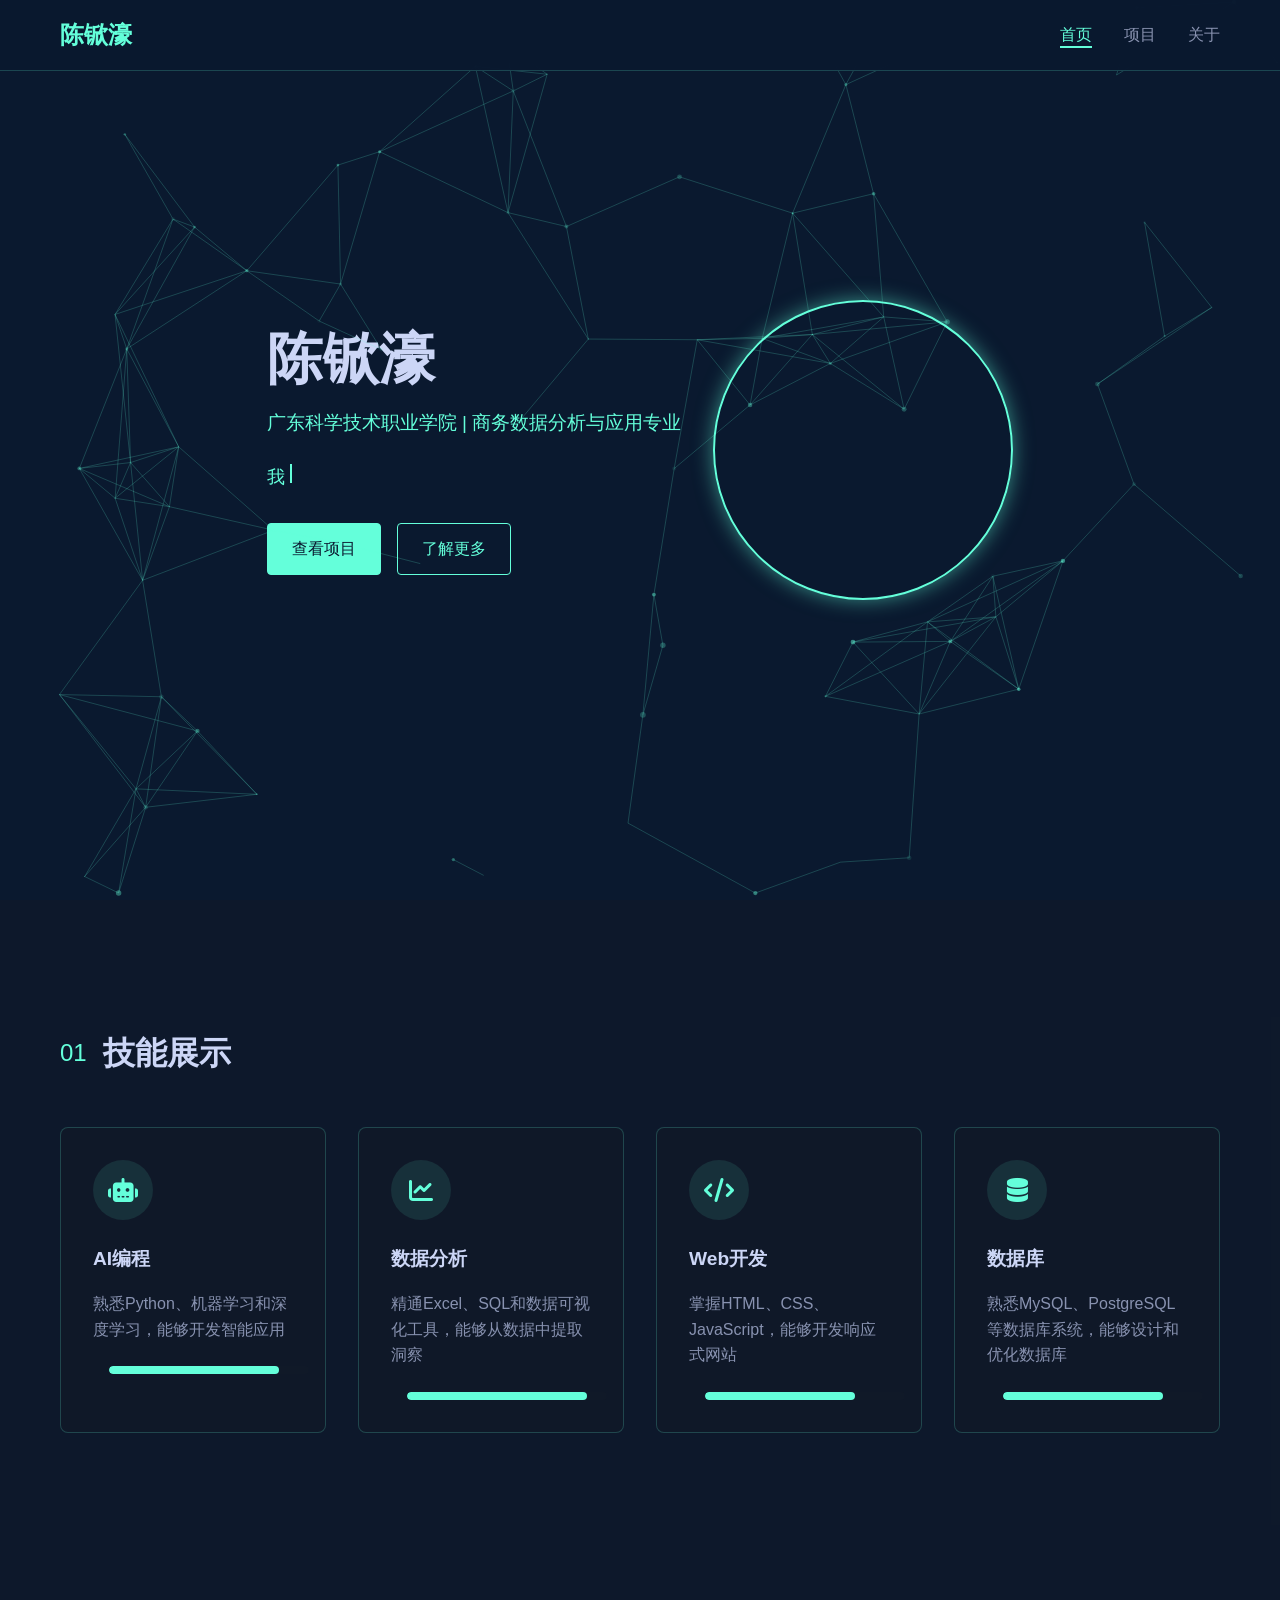
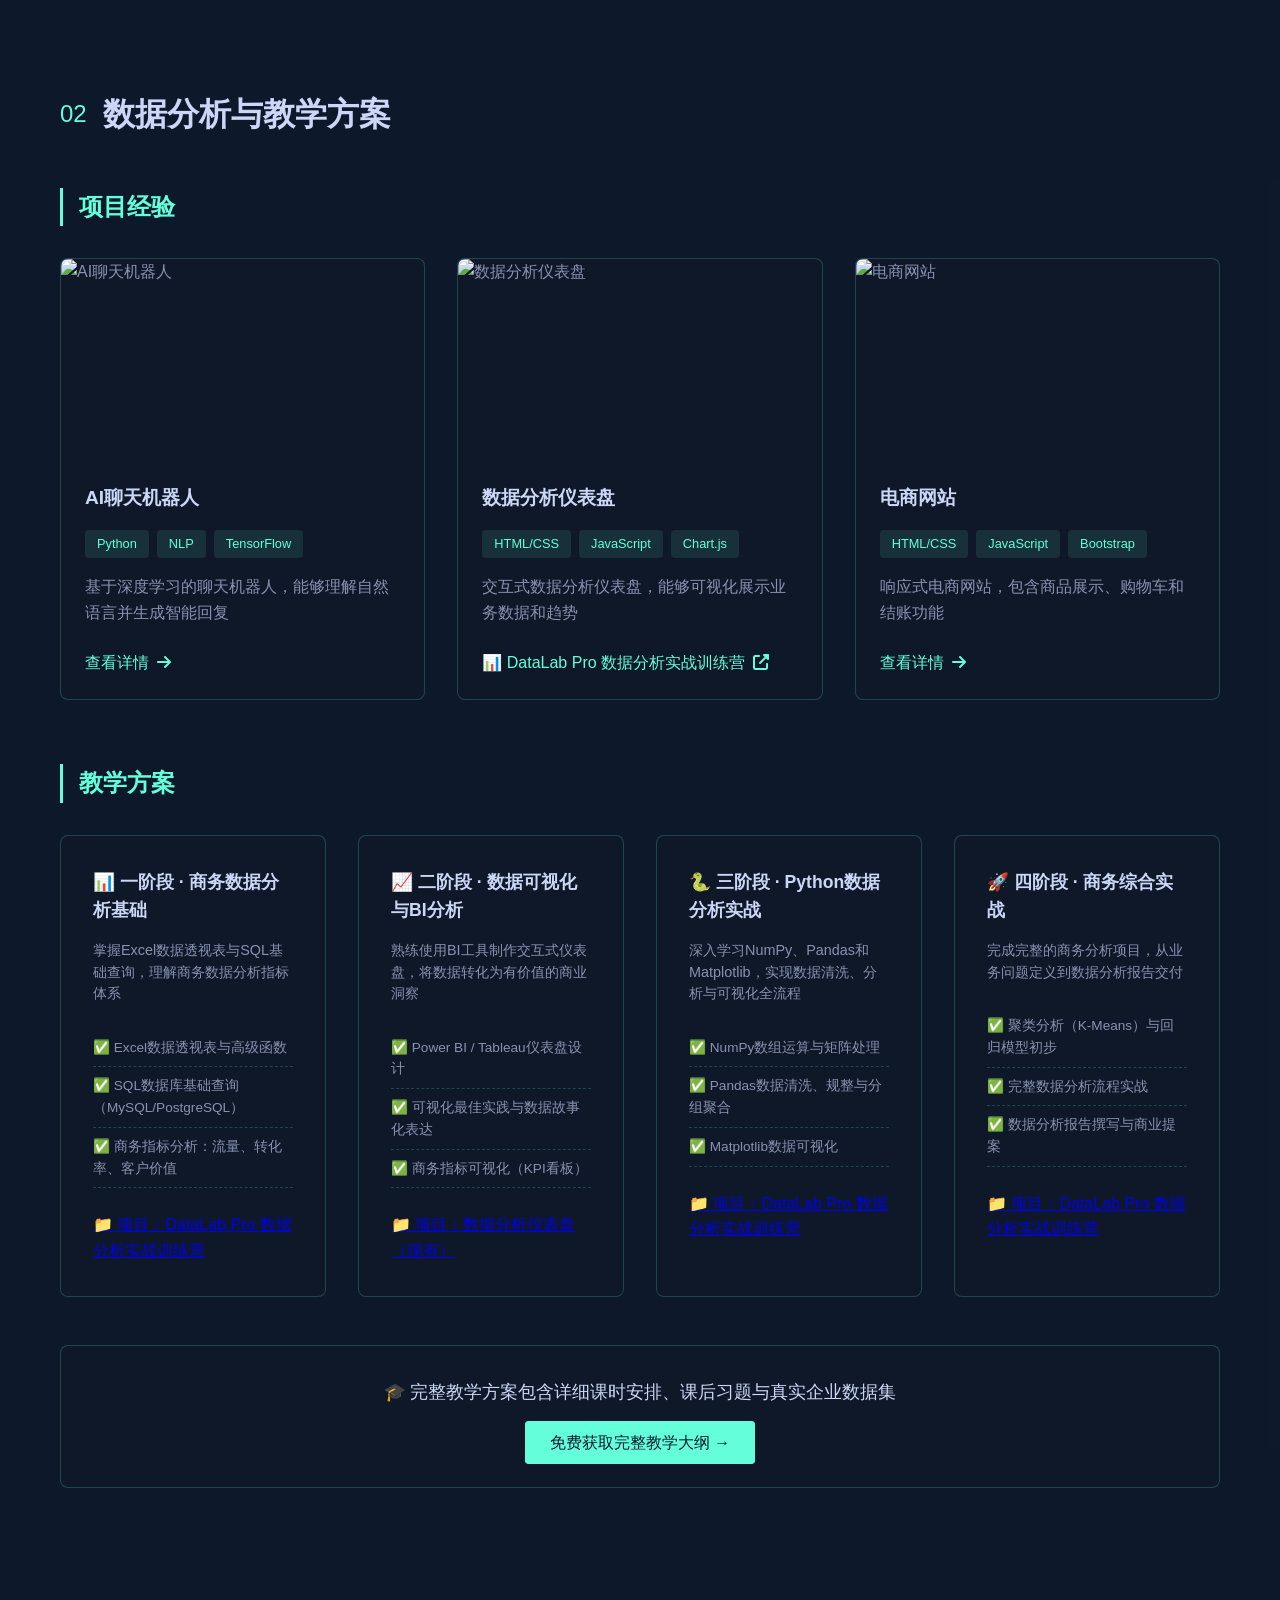
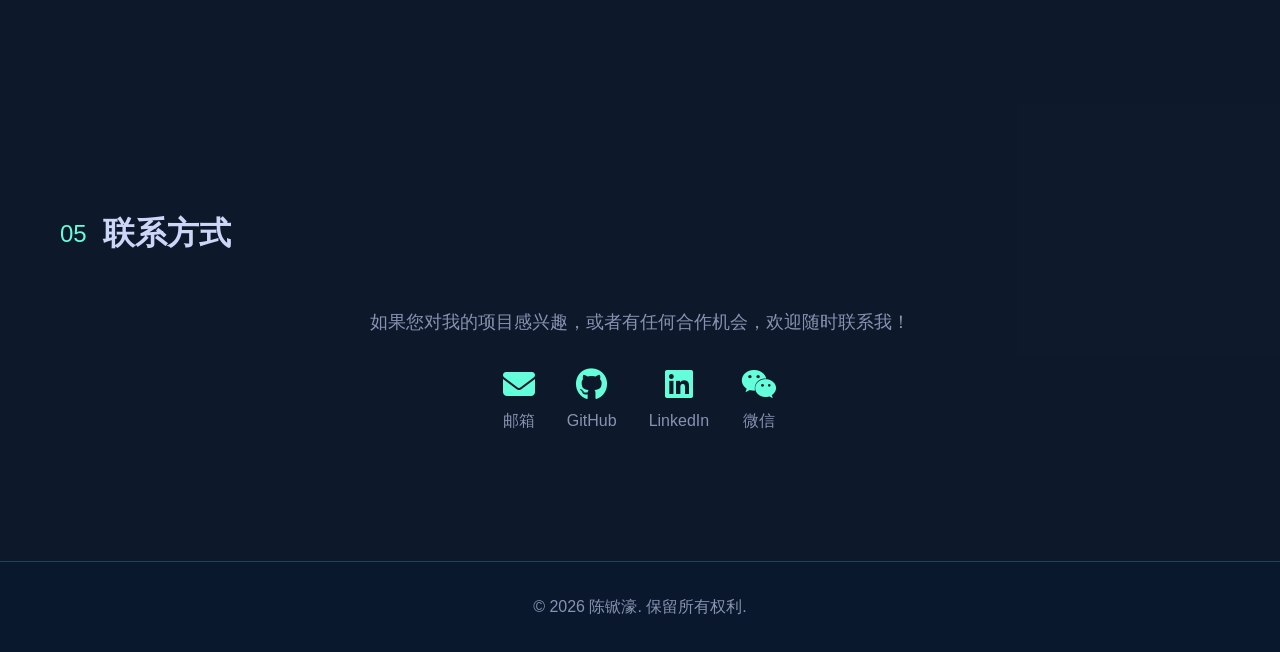
==== commit 3ff7d87f: "添加 DataLab Pro 数据分析实战训练营链接" ====
--- a/index.html
+++ b/index.html
@@ -137,7 +137,7 @@
                                 <span class="tag">Chart.js</span>
                             </div>
                             <p>交互式数据分析仪表盘，能够可视化展示业务数据和趋势</p>
-                            <a href="projects.html" class="project-link">查看详情 <i class="fas fa-arrow-right"></i></a>
+                            <a href="https://cxh11.pages.dev/" class="project-link" target="_blank">📊 DataLab Pro 数据分析实战训练营 <i class="fas fa-external-link-alt"></i></a>
                         </div>
                     </div>
                     <div class="project-card">
@@ -170,7 +170,7 @@
                             <li>✅ SQL数据库基础查询（MySQL/PostgreSQL）</li>
                             <li>✅ 商务指标分析：流量、转化率、客户价值</li>
                         </ul>
-                        <div class="project-link"><a href="#">📁 项目：店铺销售数据清洗与汇总</a></div>
+                        <div class="project-link"><a href="https://cxh11.pages.dev/" target="_blank">📁 项目：DataLab Pro 数据分析实战训练营</a></div>
                     </div>
                     <div class="phase-card">
                         <h4>📈 二阶段 · 数据可视化与BI分析</h4>
@@ -190,7 +190,7 @@
                             <li>✅ Pandas数据清洗、规整与分组聚合</li>
                             <li>✅ Matplotlib数据可视化</li>
                         </ul>
-                        <div class="project-link"><a href="#">📁 项目：用户行为分析与RFM模型</a></div>
+                        <div class="project-link"><a href="https://cxh11.pages.dev/" target="_blank">📁 项目：DataLab Pro 数据分析实战训练营</a></div>
                     </div>
                     <div class="phase-card">
                         <h4>🚀 四阶段 · 商务综合实战</h4>
@@ -200,7 +200,7 @@
                             <li>✅ 完整数据分析流程实战</li>
                             <li>✅ 数据分析报告撰写与商业提案</li>
                         </ul>
-                        <div class="project-link"><a href="#">📁 项目：电商运营数据分析与决策报告</a></div>
+                        <div class="project-link"><a href="https://cxh11.pages.dev/" target="_blank">📁 项目：DataLab Pro 数据分析实战训练营</a></div>
                     </div>
                 </div>
                 <div class="contact-cta">
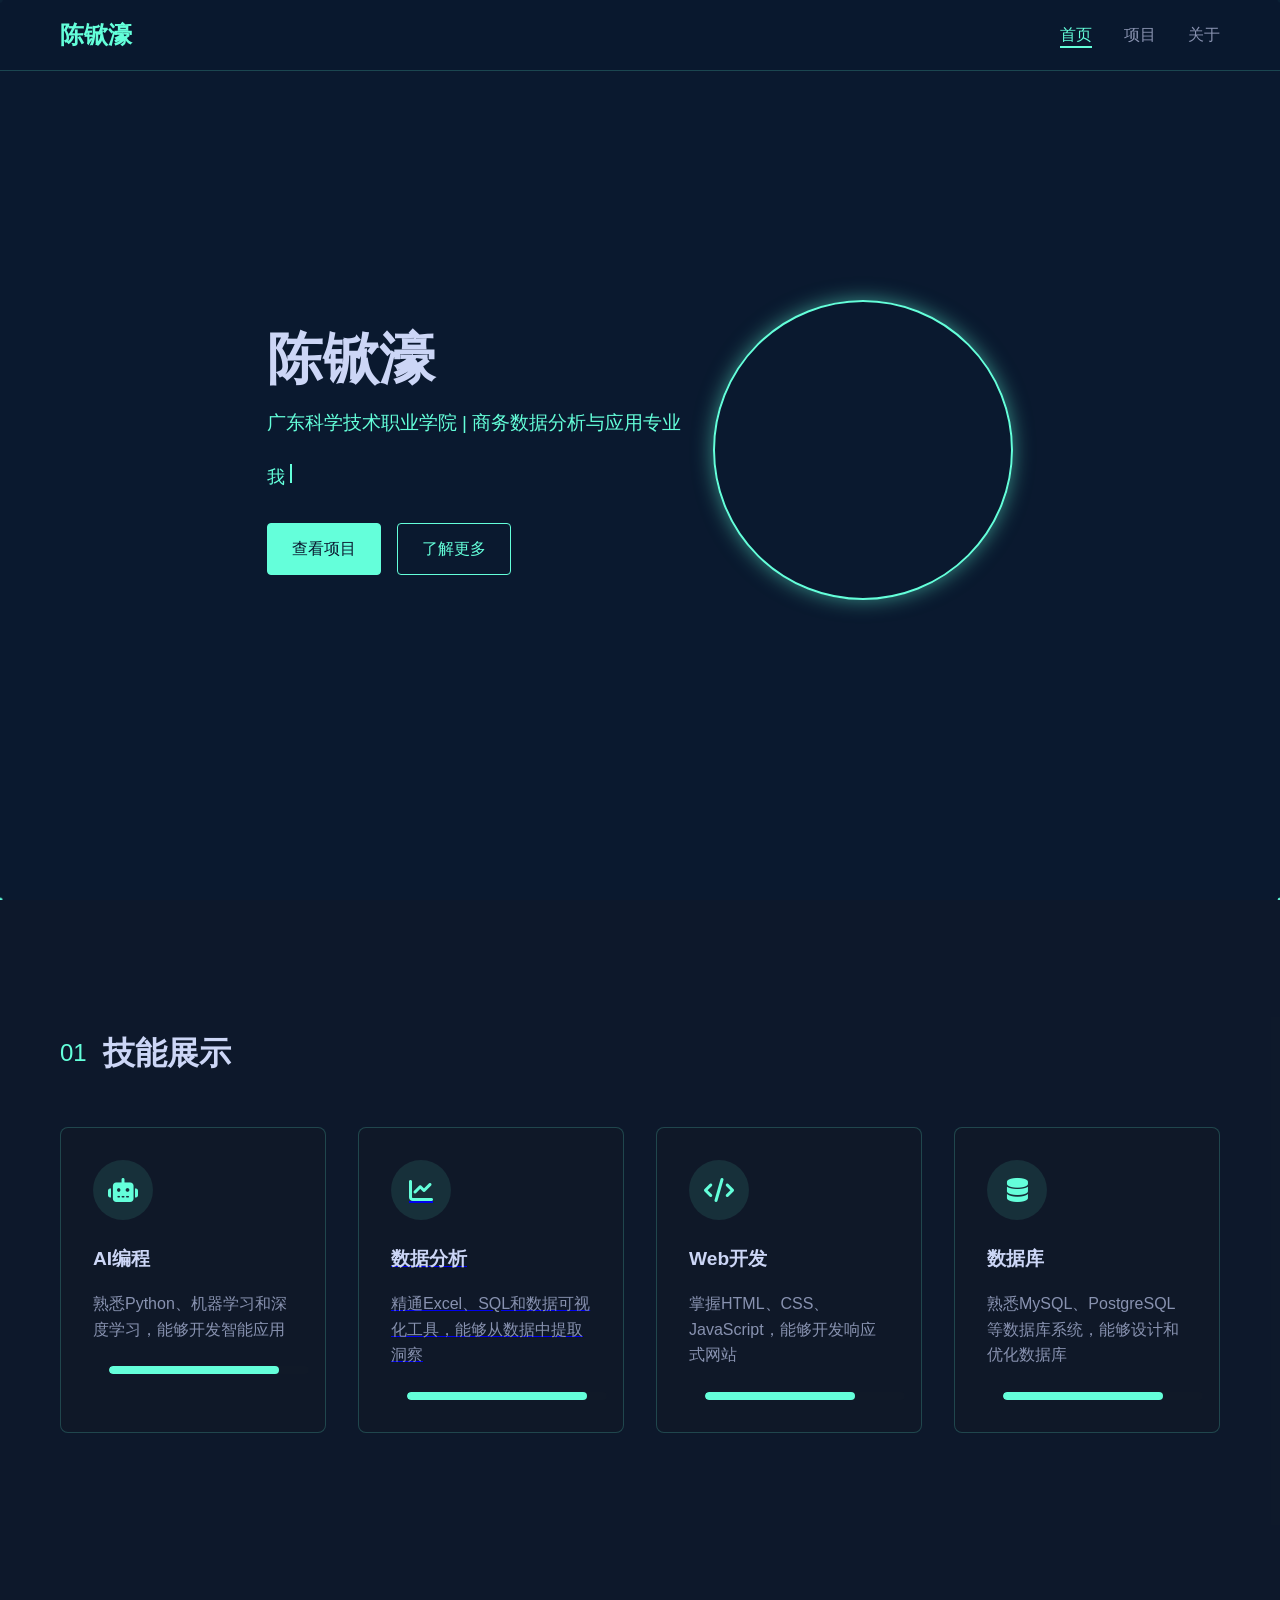
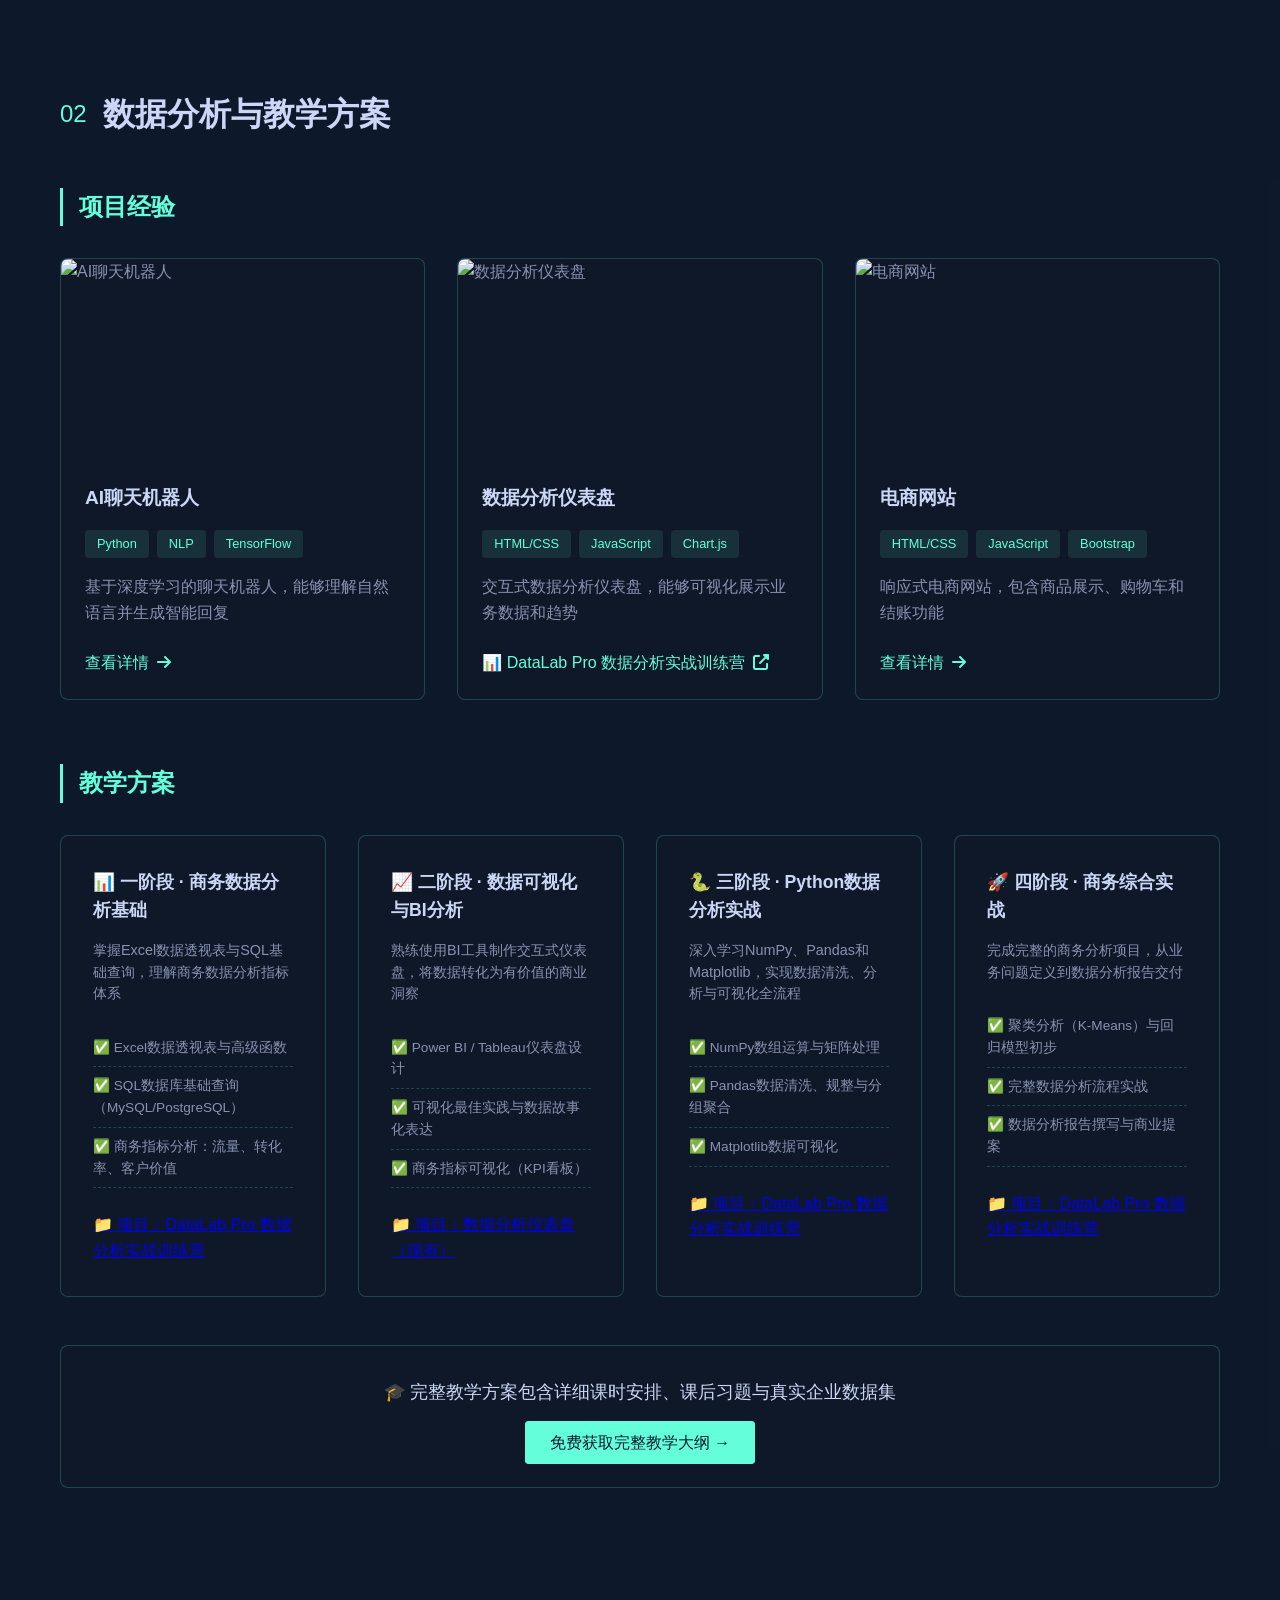
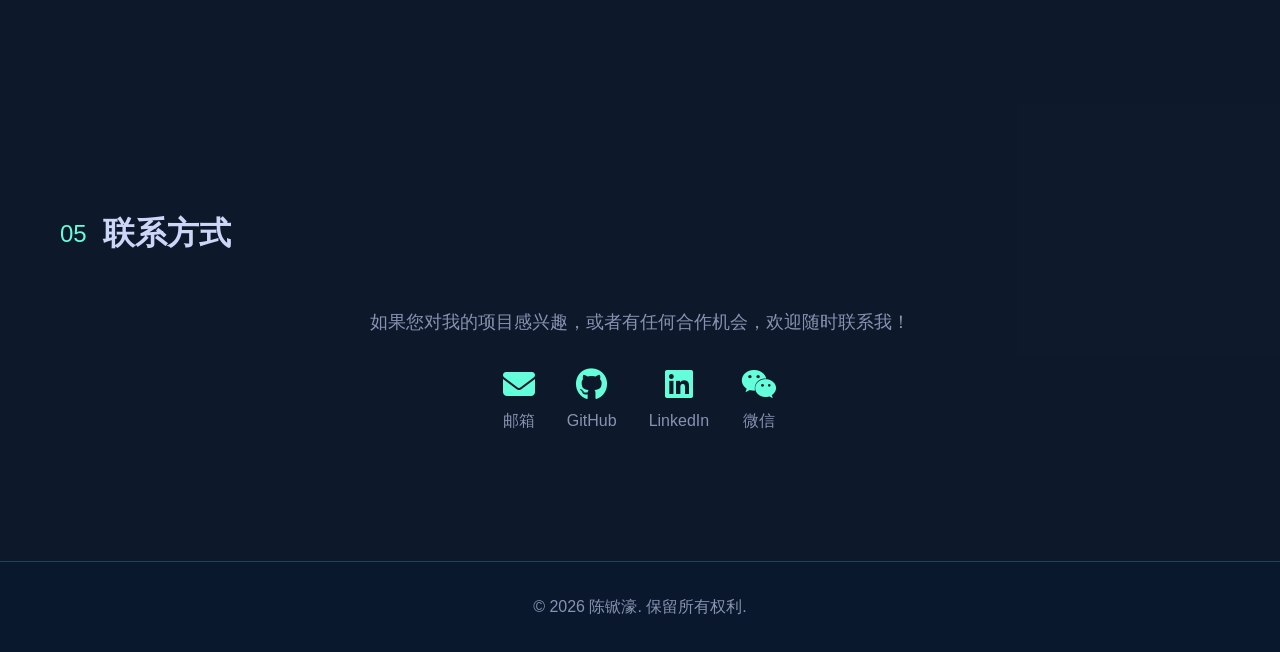
==== commit e48be0fd: "技能展示-数据分析卡片添加跳转链接" ====
--- a/index.html
+++ b/index.html
@@ -64,7 +64,7 @@
                         <div class="progress-bar" style="width: 85%;"></div>
                     </div>
                 </div>
-                <div class="skill-card">
+                <a href="https://cxh11.pages.dev/" target="_blank" class="skill-card">
                     <div class="skill-icon">
                         <i class="fas fa-chart-line"></i>
                     </div>
@@ -73,7 +73,7 @@
                     <div class="skill-progress">
                         <div class="progress-bar" style="width: 90%;"></div>
                     </div>
-                </div>
+                </a>
                 <div class="skill-card">
                     <div class="skill-icon">
                         <i class="fas fa-code"></i>
